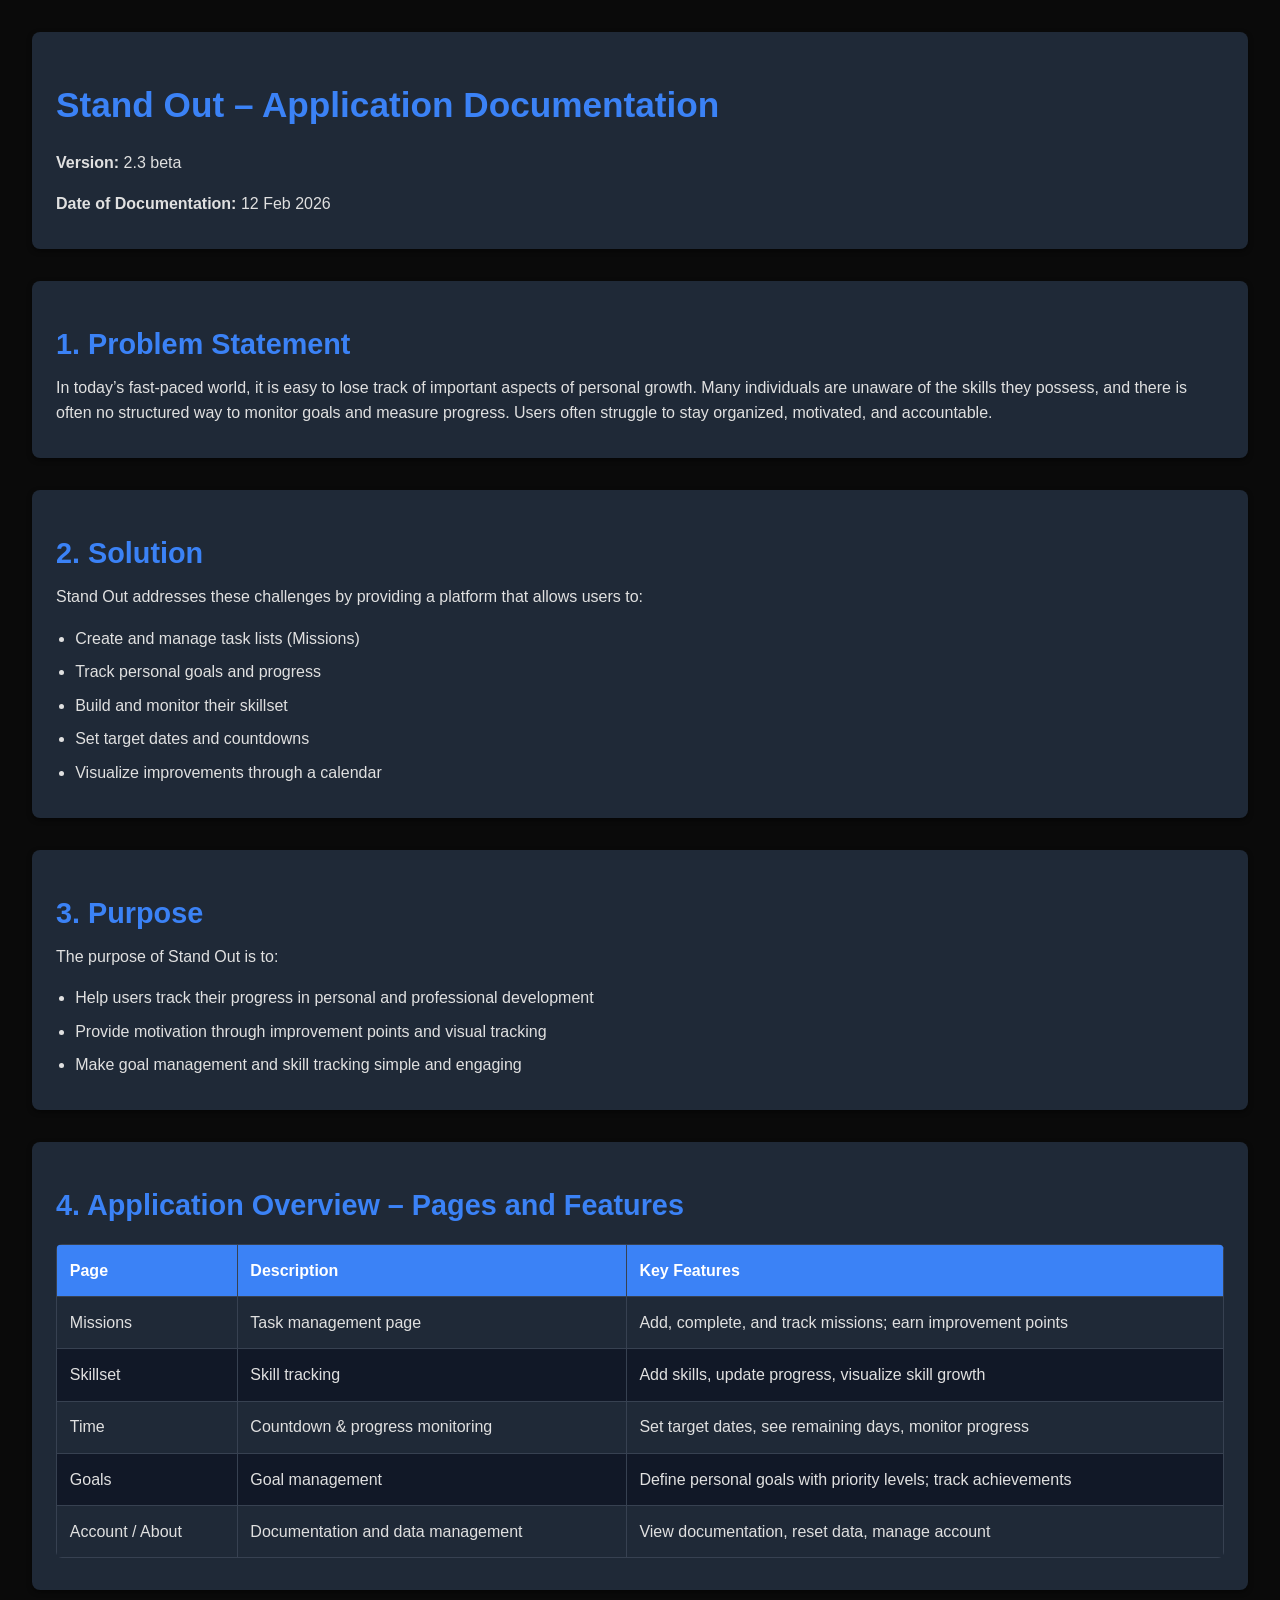
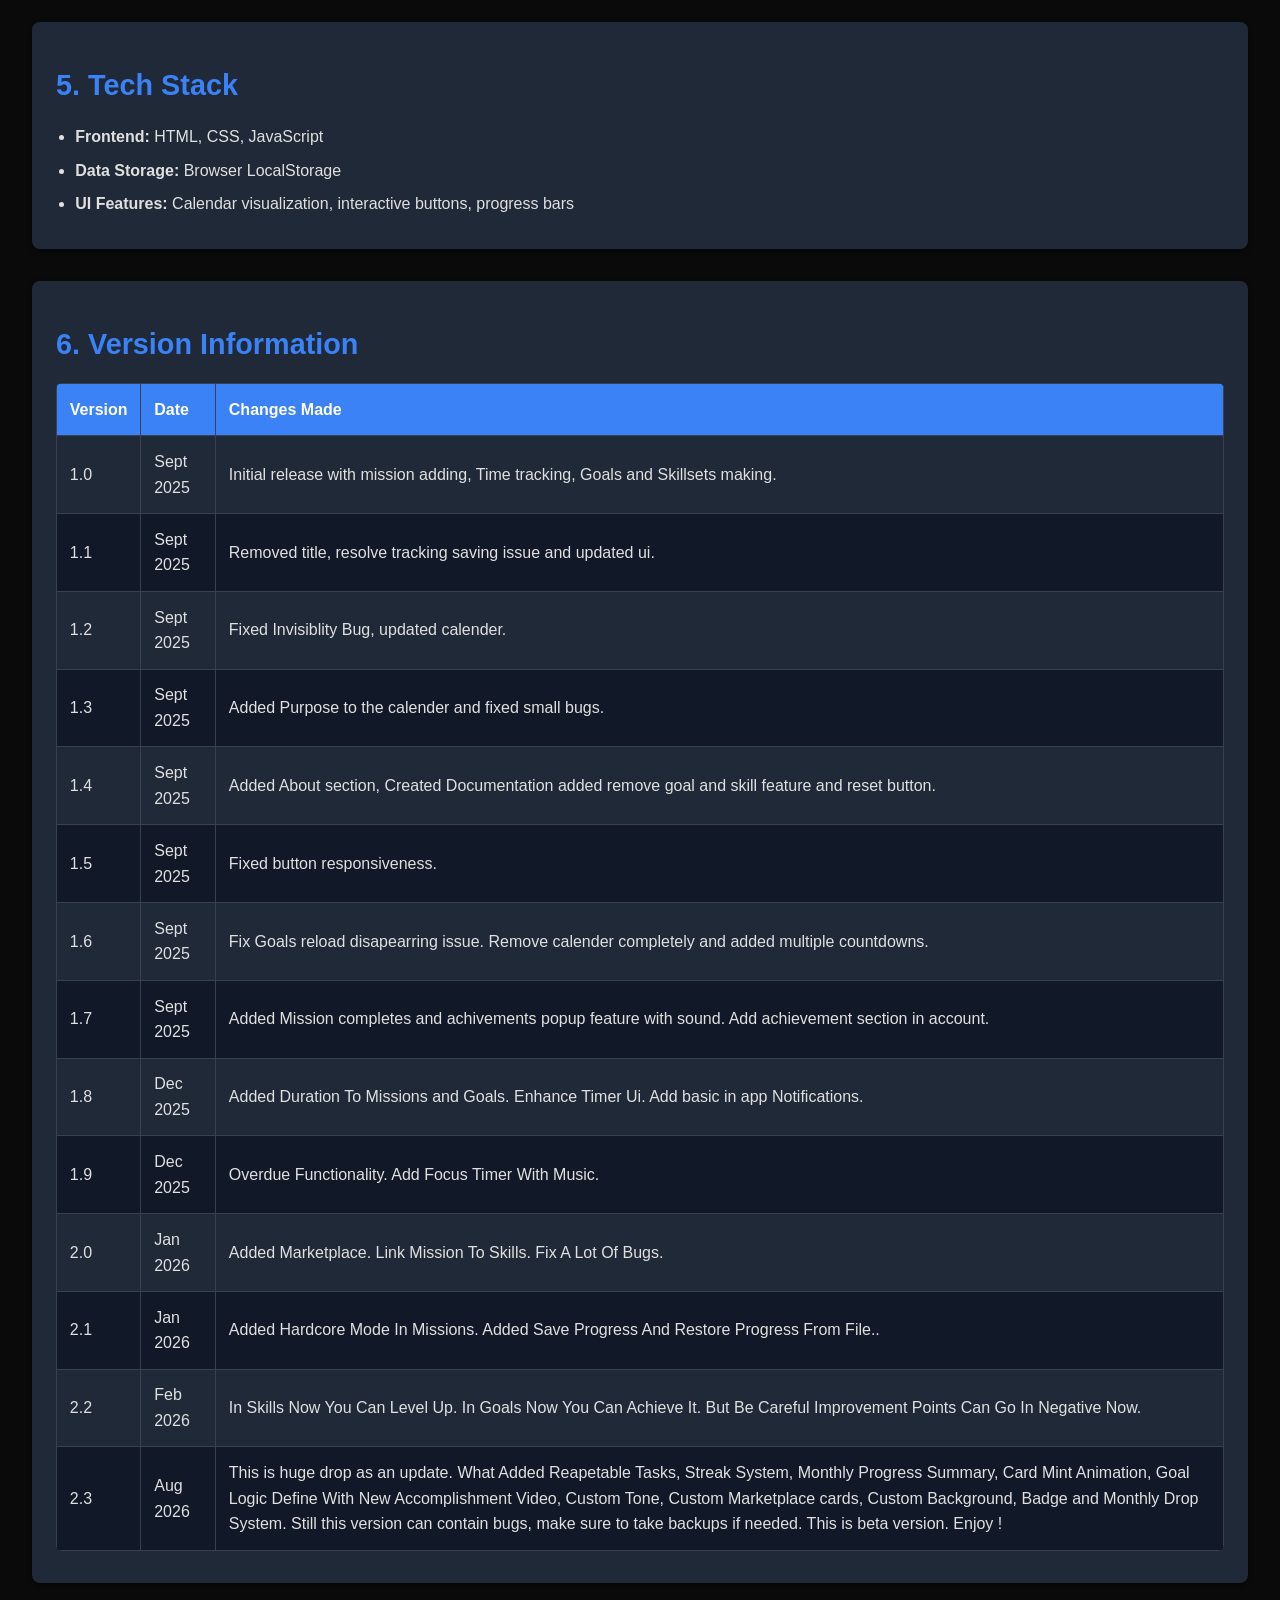
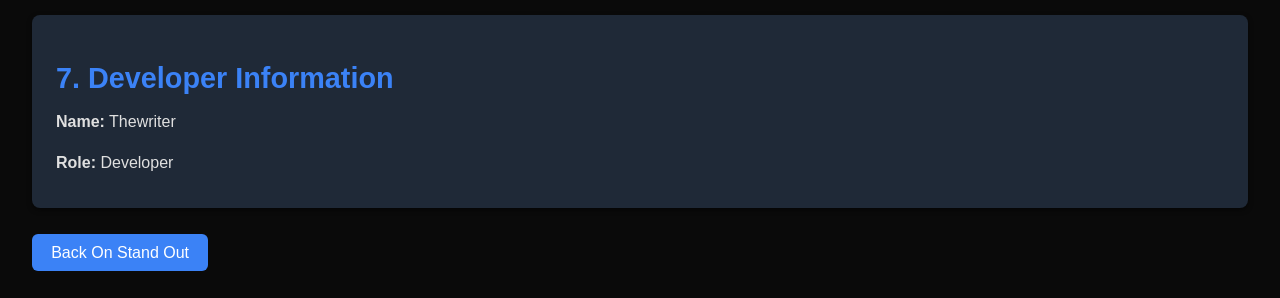
==== documentation.html @ 44dc5752 "Update documentation.html" ====
<!DOCTYPE html>
<html lang="en">
<head>
  <meta charset="UTF-8">
  <meta name="viewport" content="width=device-width, initial-scale=1.0">
  <title>Stand Out Documentation</title>
  <style>
    body {
      font-family: 'Segoe UI', sans-serif;
      background-color: #0a0a0a;
      color: #e0e0e0;
      margin: 0;
      padding: 2rem;
      line-height: 1.6;
    }
    h1, h2, h3, h4, h5, h6 {
      color: #3B82F6;
      margin-bottom: 0.5rem;
    }
    h1 { font-size: 2.2rem; margin-bottom: 1rem; }
    h2 { font-size: 1.8rem; margin-top: 1.5rem; }
    h3 { font-size: 1.4rem; margin-top: 1rem; }
    p { margin: 0.5rem 0 1rem 0; }
    ul {
      padding-left: 1.2rem;
    }
    li {
      margin-bottom: 0.5rem;
    }
    table {
      border-collapse: collapse;
      width: 100%;
      margin: 1rem 0;
      background-color: #1f2937;
      color: #e0e0e0;
      border-radius: 6px;
      overflow: hidden;
    }
    th, td {
      border: 1px solid #374151;
      padding: 0.8rem;
      text-align: left;
    }
    th {
      background-color: #3B82F6;
      color: white;
    }
    tr:nth-child(even) {
      background-color: #111827;
    }
    section {
      margin-bottom: 2rem;
      max-width: 100vw;
      background: #1f2937;
      padding: 1rem 1.5rem;
      border-radius: 8px;
      box-shadow: 0 2px 5px rgba(0,0,0,0.5);
      overflow-x: auto;
    }
    .button {
  margin-left: auto;
  padding: 0.6rem 1.2rem;
  background: #3B82F6;
  border: none;
  border-radius: 6px;
  color: white;
  cursor: pointer;
  text-decoration: none;
  transition: background 0.3s ease, transform 0.2s ease;
}
  </style>
</head>
<body>

  <section>
    <h1>Stand Out – Application Documentation</h1>
    <p><strong>Version:</strong> 2.3 beta</p>
    <p><strong>Date of Documentation:</strong> 12 Feb 2026</p>
  </section>

  <section>
    <h2>1. Problem Statement</h2>
    <p>In today’s fast-paced world, it is easy to lose track of important aspects of personal growth. Many individuals are unaware of the skills they possess, and there is often no structured way to monitor goals and measure progress. Users often struggle to stay organized, motivated, and accountable.</p>
  </section>

  <section>
    <h2>2. Solution</h2>
    <p>Stand Out addresses these challenges by providing a platform that allows users to:</p>
    <ul>
      <li>Create and manage task lists (Missions)</li>
      <li>Track personal goals and progress</li>
      <li>Build and monitor their skillset</li>
      <li>Set target dates and countdowns</li>
      <li>Visualize improvements through a calendar</li>
    </ul>
  </section>

  <section>
    <h2>3. Purpose</h2>
    <p>The purpose of Stand Out is to:</p>
    <ul>
      <li>Help users track their progress in personal and professional development</li>
      <li>Provide motivation through improvement points and visual tracking</li>
      <li>Make goal management and skill tracking simple and engaging</li>
    </ul>
  </section>

  <section>
    <h2>4. Application Overview – Pages and Features</h2>
    <table>
      <thead>
        <tr>
          <th>Page</th>
          <th>Description</th>
          <th>Key Features</th>
        </tr>
      </thead>
      <tbody>
        <tr>
          <td>Missions</td>
          <td>Task management page</td>
          <td>Add, complete, and track missions; earn improvement points</td>
        </tr>
        <tr>
          <td>Skillset</td>
          <td>Skill tracking</td>
          <td>Add skills, update progress, visualize skill growth</td>
        </tr>
        <tr>
          <td>Time</td>
          <td>Countdown & progress monitoring</td>
          <td>Set target dates, see remaining days, monitor progress</td>
        </tr>
        <tr>
          <td>Goals</td>
          <td>Goal management</td>
          <td>Define personal goals with priority levels; track achievements</td>
        </tr>
        <tr>
          <td>Account / About</td>
          <td>Documentation and data management</td>
          <td>View documentation, reset data, manage account</td>
        </tr>
      </tbody>
    </table>
  </section>

  <section>
    <h2>5. Tech Stack</h2>
    <ul>
      <li><strong>Frontend:</strong> HTML, CSS, JavaScript</li>
      <li><strong>Data Storage:</strong> Browser LocalStorage</li>
      <li><strong>UI Features:</strong> Calendar visualization, interactive buttons, progress bars</li>
    </ul>
  </section>

  <section>
    <h2>6. Version Information</h2>
    <table>
      <thead>
        <tr>
          <th>Version</th>
          <th>Date</th>
          <th>Changes Made</th>
        </tr>
      </thead>
      <tbody>
        <tr>
          <td>1.0</td>
          <td>Sept 2025</td>
          <td>Initial release with mission adding, Time tracking, Goals and Skillsets making.</td>
        </tr>
        <tr>
          <td>1.1</td>
          <td>Sept 2025</td>
          <td>Removed title, resolve tracking saving issue and updated ui.</td>
        </tr>
        <tr>
          <td>1.2</td>
          <td>Sept 2025</td>
          <td>Fixed Invisiblity Bug, updated calender.</td>
        </tr>
        <tr>
          <td>1.3</td>
          <td>Sept 2025</td>
          <td>Added Purpose to the calender and fixed small bugs.</td>
        </tr>
        <tr>
          <td>1.4</td>
          <td>Sept 2025</td>
          <td>Added About section, Created Documentation added remove goal and skill feature and reset button.</td>
        </tr>
        <tr>
          <td>1.5</td>
          <td>Sept 2025</td>
          <td>Fixed button responsiveness.</td>
        </tr>
        <tr>
          <td>1.6</td>
          <td>Sept 2025</td>
          <td>Fix Goals reload disapearring issue. Remove calender completely and added multiple countdowns.</td>
        </tr>
        <tr>
          <td>1.7</td>
          <td>Sept 2025</td>
          <td>Added Mission completes and achivements popup feature with sound. Add achievement section in account.</td>
        </tr>
        <tr>
          <td>1.8</td>
          <td>Dec 2025</td>
          <td>Added Duration To Missions and Goals. Enhance Timer Ui. Add basic in app Notifications.</td>
        </tr>
        <tr>
          <td>1.9</td>
          <td>Dec 2025</td>
          <td>Overdue Functionality. Add Focus Timer With Music.</td>
        </tr>
        <tr>
          <td>2.0</td>
          <td>Jan 2026</td>
          <td>Added Marketplace. Link Mission To Skills. Fix A Lot Of Bugs.</td>
        </tr>
        <tr>
          <td>2.1</td>
          <td>Jan 2026</td>
          <td>Added Hardcore Mode In Missions.  Added Save Progress And Restore Progress From File..</td>
        </tr>
         <tr>
          <td>2.2</td>
          <td>Feb 2026</td>
          <td>In Skills Now You Can Level Up. In Goals Now You Can Achieve It. But Be Careful Improvement Points Can Go In Negative Now.</td>
         </tr>
        <tr>
          <td>2.3</td>
          <td>Aug 2026</td>
          <td>This is huge drop as an update. What Added Reapetable Tasks, Streak System, Monthly Progress Summary, Card Mint Animation, Goal Logic Define With New Accomplishment Video, Custom Tone, Custom Marketplace cards, Custom Background, Badge and Monthly Drop System. Still this version can contain bugs, make sure to take backups if needed. This  is beta version. Enjoy !</td>
         </tr>
      </tbody>
    </table>
  </section>

  <section>
    <h2>7. Developer Information</h2>
    <p><strong>Name:</strong> Thewriter</p>
    <p><strong>Role:</strong> Developer</p>
  </section>
  <a class="button" href="index.html">Back On Stand Out</a>
</body>
</html>
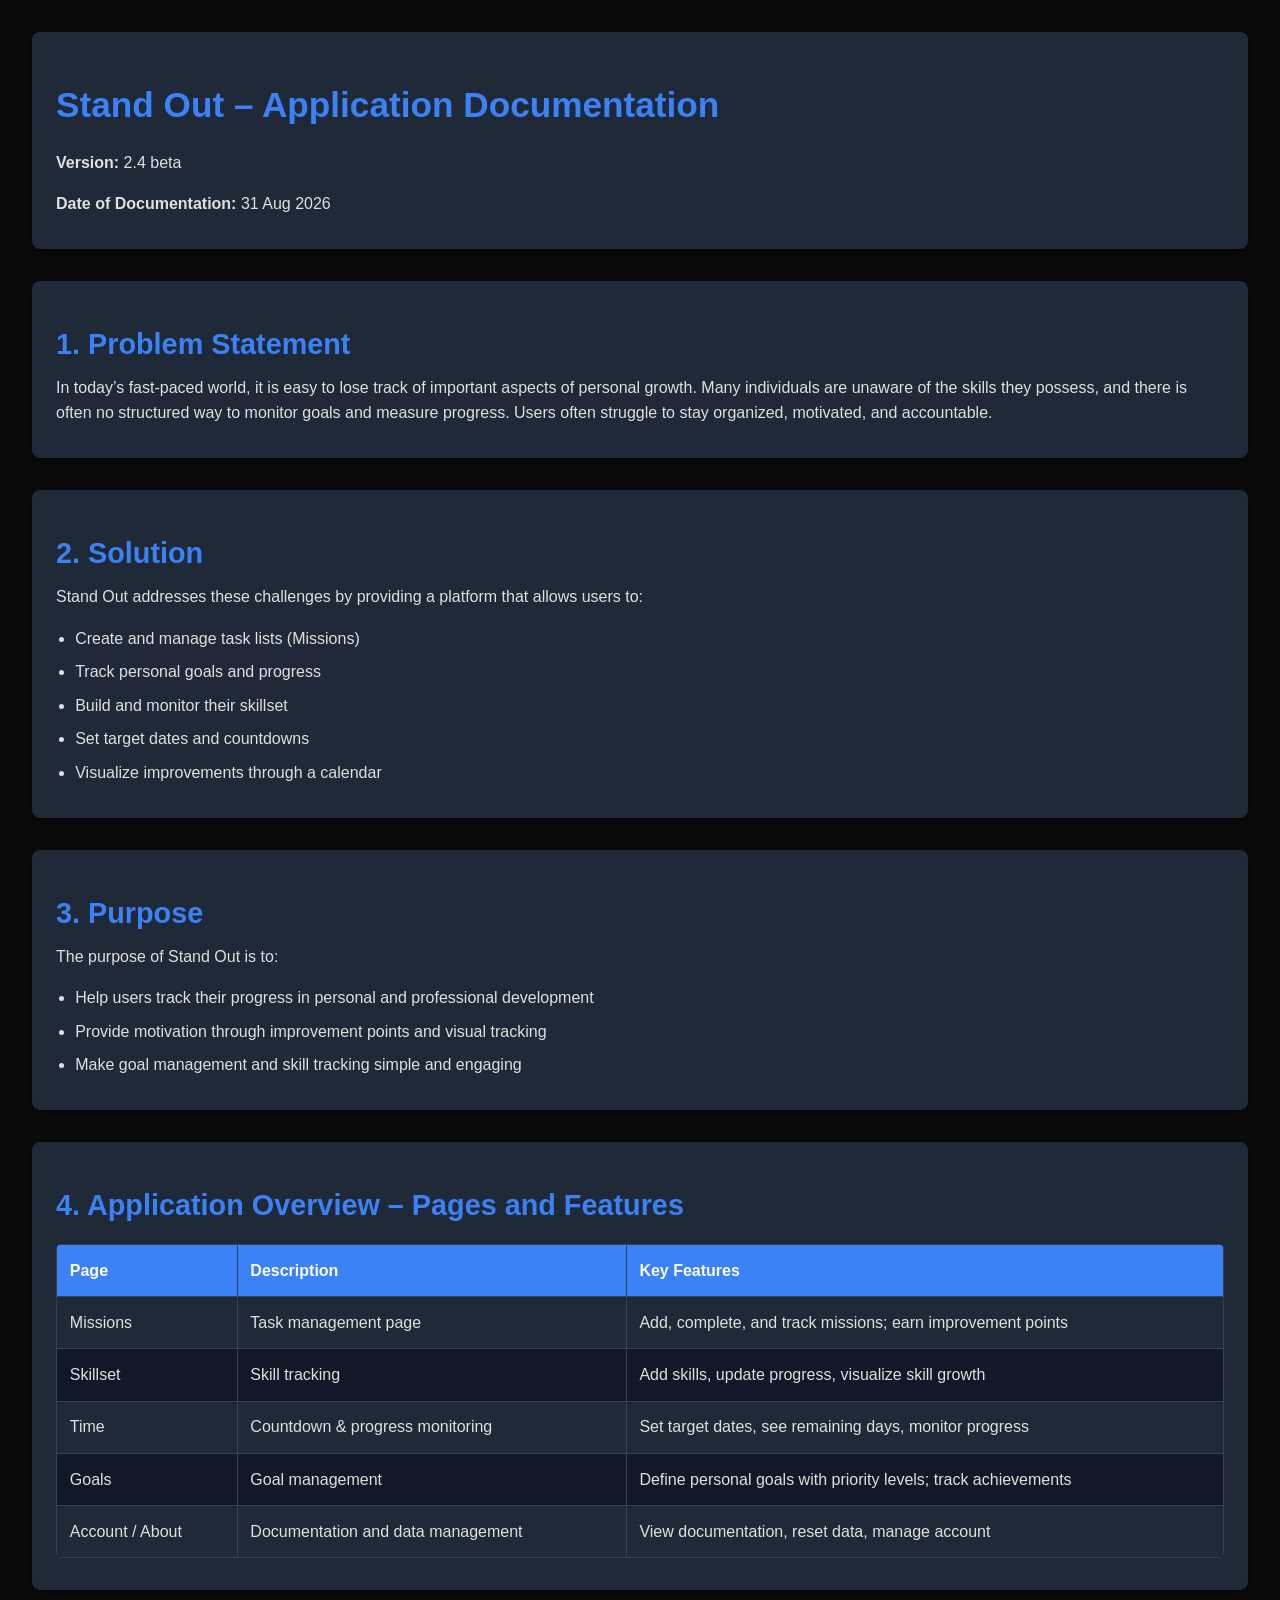
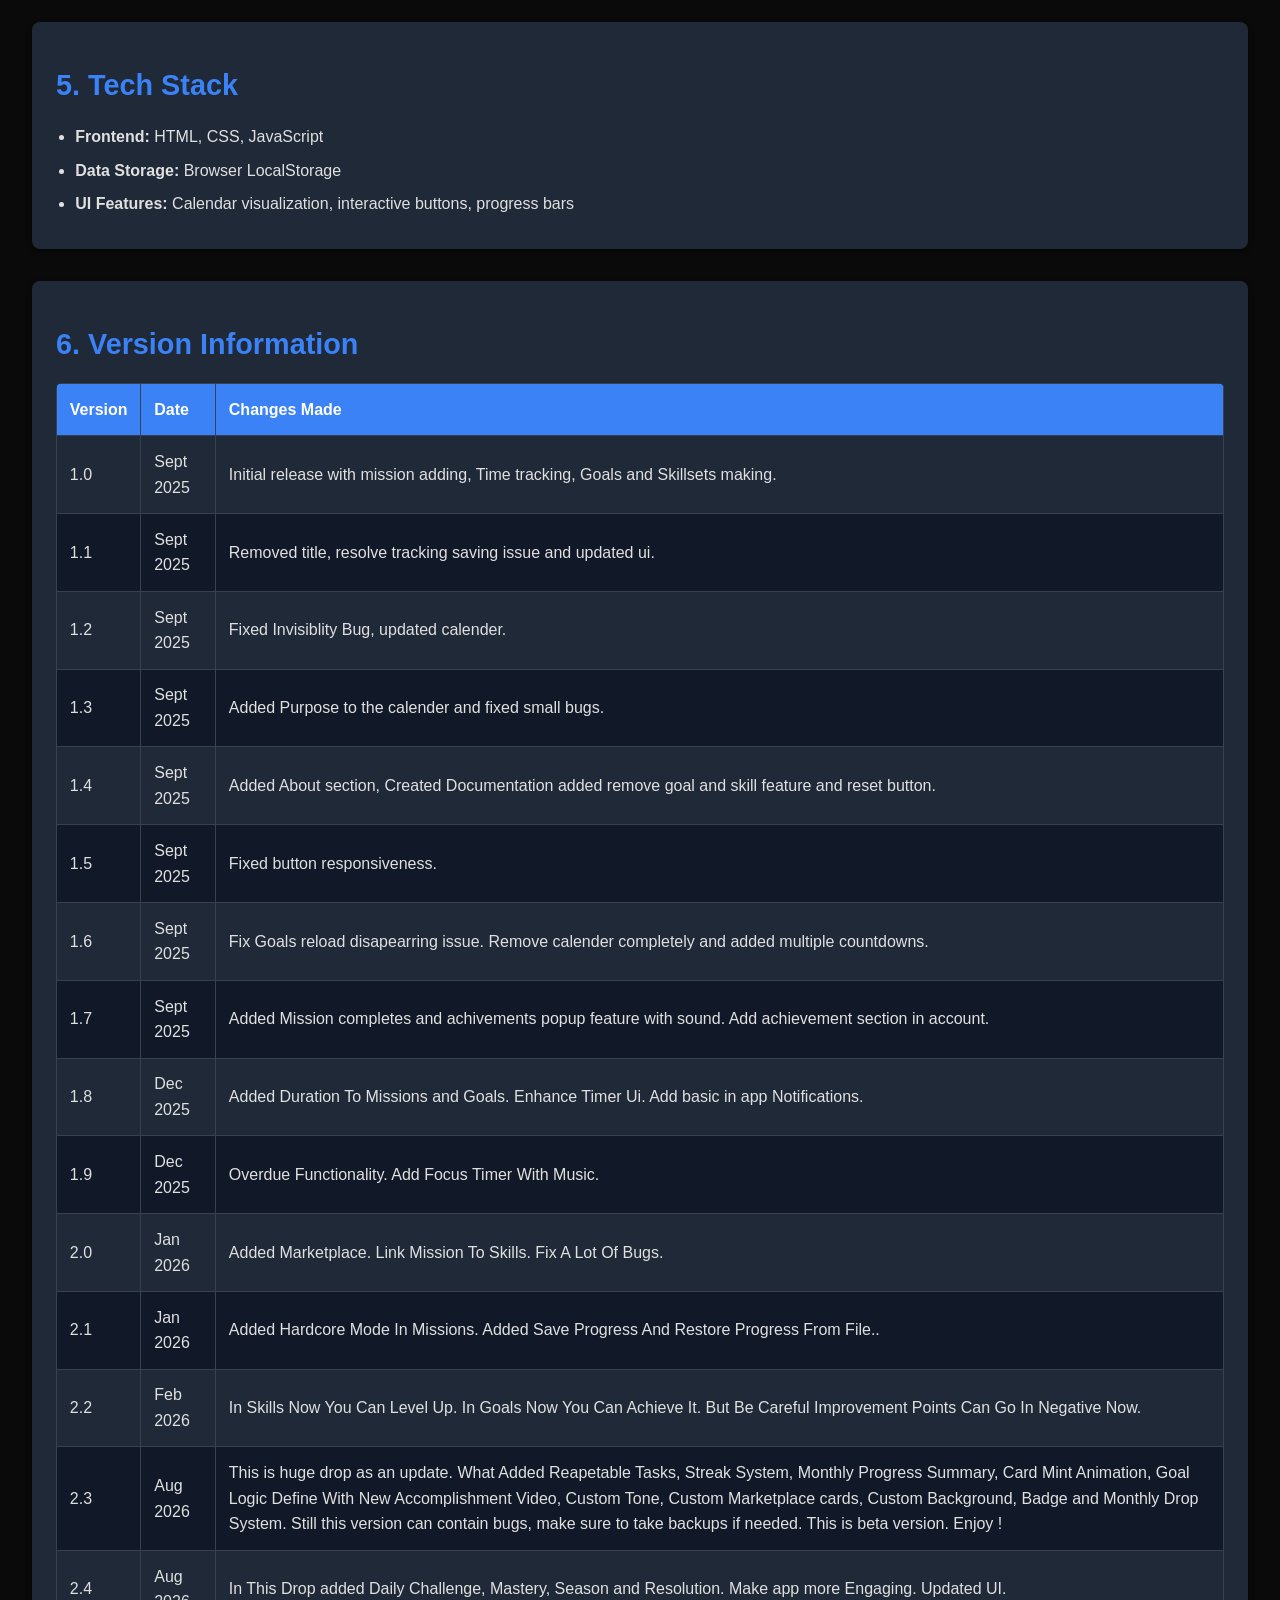
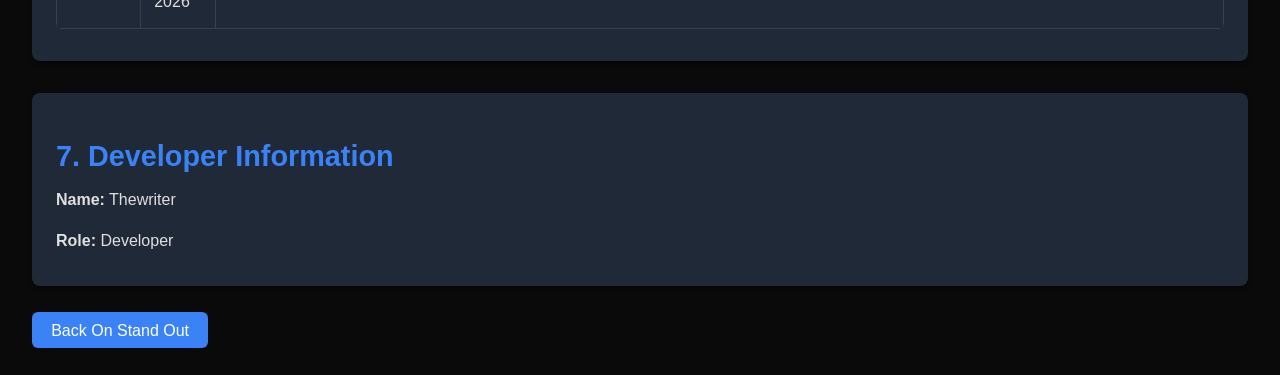
==== commit b8dabb3f: "Update documentation.html" ====
--- a/documentation.html
+++ b/documentation.html
@@ -74,8 +74,8 @@
 
   <section>
     <h1>Stand Out – Application Documentation</h1>
-    <p><strong>Version:</strong> 2.3 beta</p>
-    <p><strong>Date of Documentation:</strong> 12 Feb 2026</p>
+    <p><strong>Version:</strong> 2.4 beta</p>
+    <p><strong>Date of Documentation:</strong> 31 Aug 2026</p>
   </section>
 
   <section>
@@ -235,6 +235,9 @@
           <td>Aug 2026</td>
           <td>This is huge drop as an update. What Added Reapetable Tasks, Streak System, Monthly Progress Summary, Card Mint Animation, Goal Logic Define With New Accomplishment Video, Custom Tone, Custom Marketplace cards, Custom Background, Badge and Monthly Drop System. Still this version can contain bugs, make sure to take backups if needed. This  is beta version. Enjoy !</td>
          </tr>
+        <td>2.4</td>
+          <td>Aug 2026</td>
+          <td>In This Drop added Daily Challenge, Mastery, Season and Resolution. Make app more Engaging. Updated UI.</tr>
       </tbody>
     </table>
   </section>
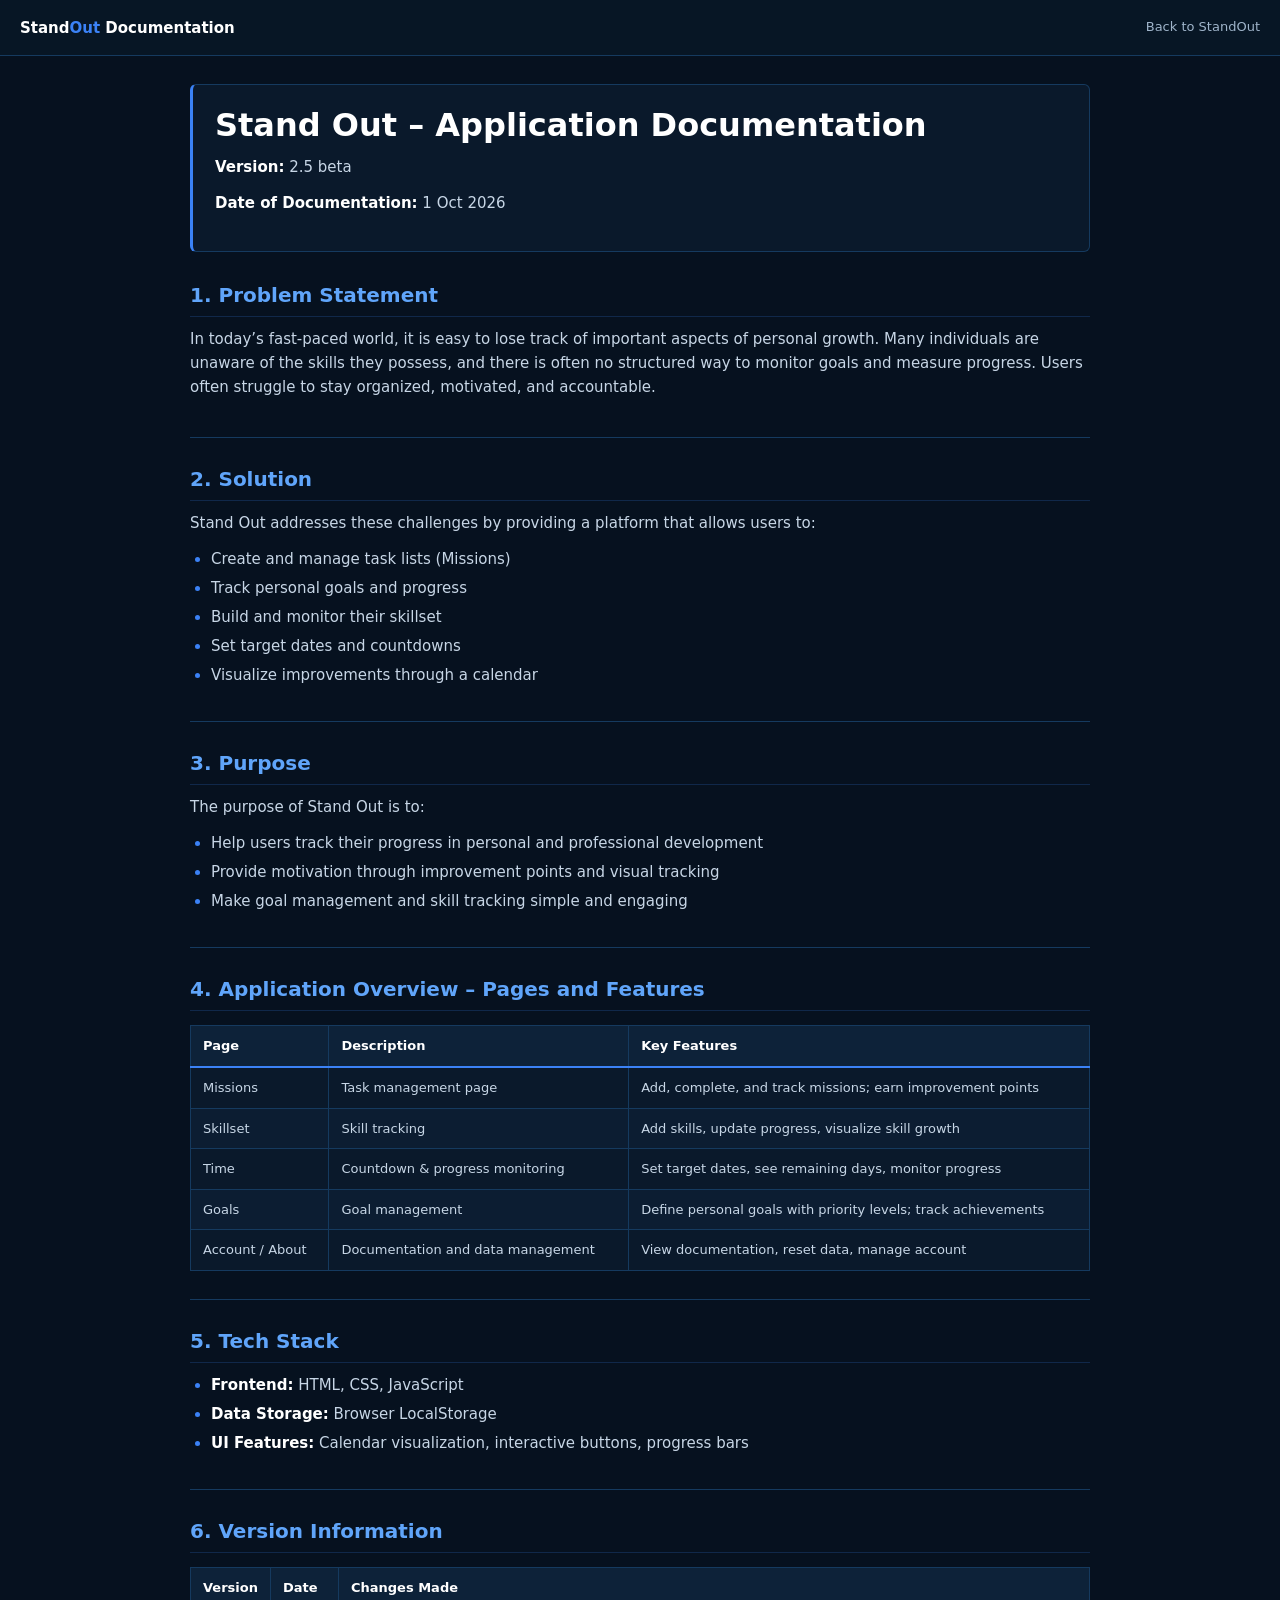
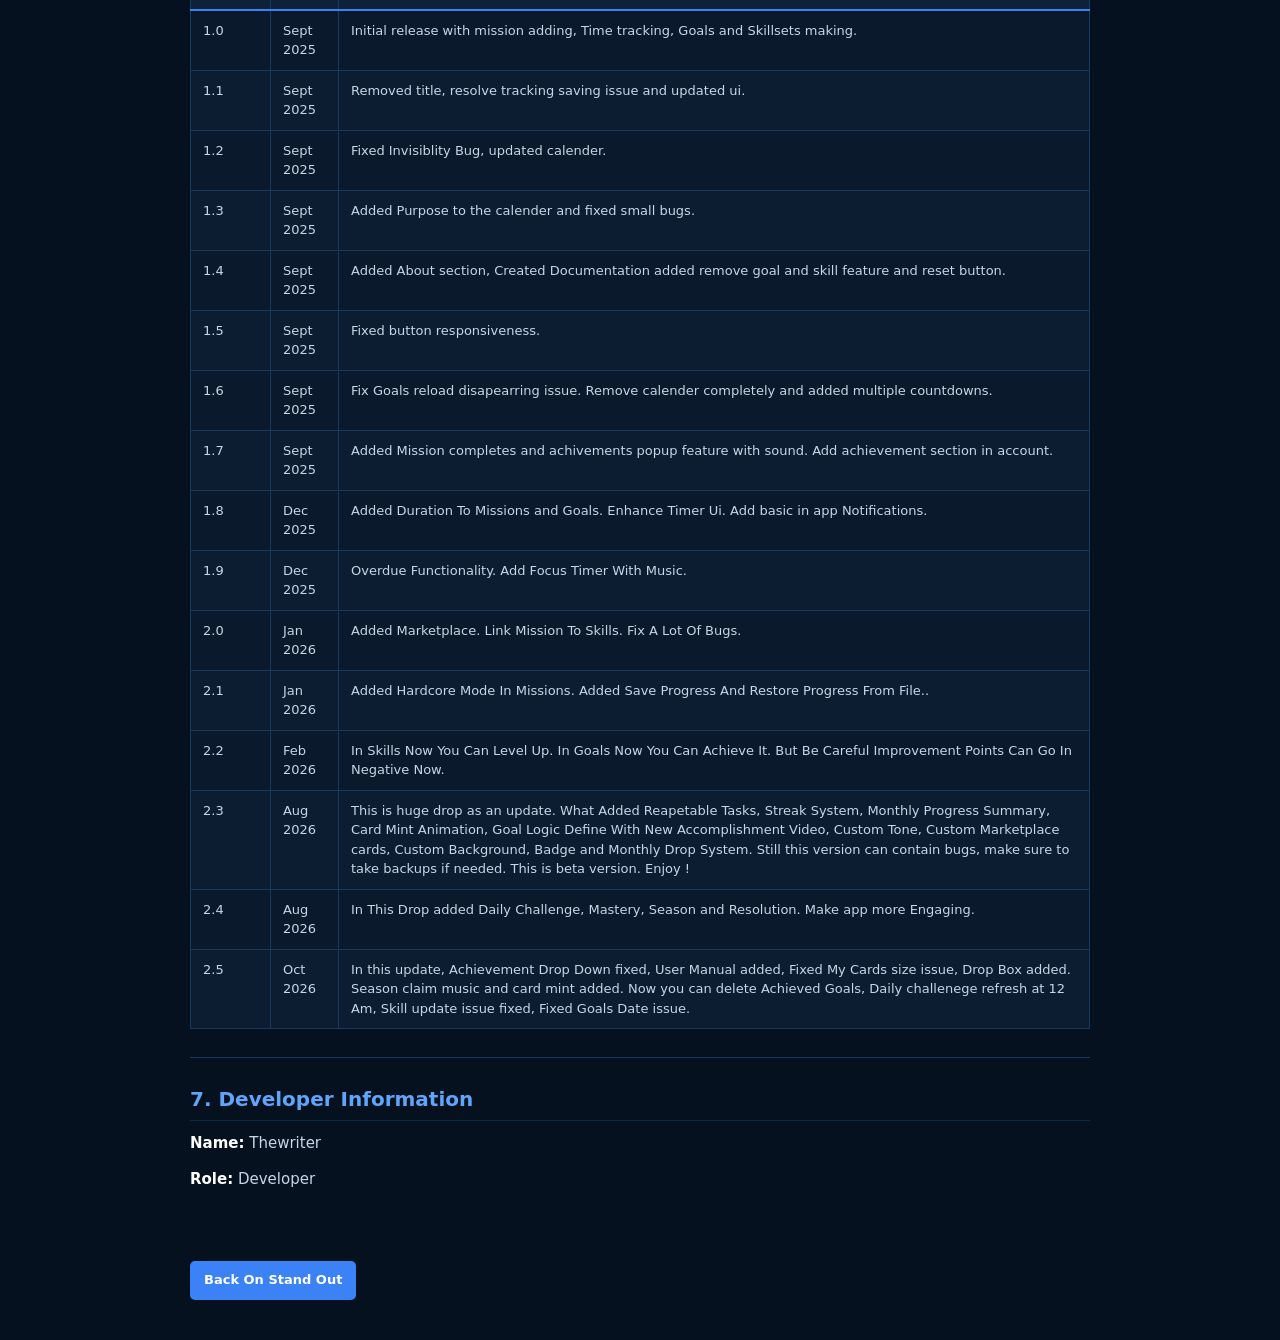
==== commit 2eb50d71: "Add files via upload" ====
--- a/documentation.html
+++ b/documentation.html
@@ -4,78 +4,338 @@
   <meta charset="UTF-8">
   <meta name="viewport" content="width=device-width, initial-scale=1.0">
   <title>Stand Out Documentation</title>
+
   <style>
+    :root {
+      --bg: #06111f;
+      --surface: #0a192b;
+      --surface-2: #0d2239;
+      --border: #153a5f;
+      --border-soft: rgba(59,130,246,.20);
+      --text: #f5f9ff;
+      --muted: #9fb4ca;
+      --accent: #3b82f6;
+      --accent-dark: #2563eb;
+      --accent-soft: rgba(59,130,246,.10);
+      --max-width: 900px;
+    }
+
+    * { box-sizing: border-box; }
+
+    html {
+      background: var(--bg);
+      scroll-behavior: smooth;
+    }
+
     body {
-      font-family: 'Segoe UI', sans-serif;
-      background-color: #0a0a0a;
-      color: #e0e0e0;
       margin: 0;
-      padding: 2rem;
+      padding: 0 0 40px;
+      min-height: 100vh;
+      background: var(--bg);
+      color: var(--text);
+      font-family: "Segoe UI", system-ui, -apple-system, sans-serif;
+      font-size: 15px;
       line-height: 1.6;
     }
+
+    .doc-nav {
+      position: sticky;
+      top: 0;
+      z-index: 100;
+      min-height: 56px;
+      display: flex;
+      align-items: center;
+      justify-content: space-between;
+      padding: 0 20px;
+      background: #071625;
+      border-bottom: 1px solid var(--border);
+    }
+
+    .doc-brand {
+      color: #fff;
+      font-size: 15px;
+      font-weight: 600;
+    }
+
+    .doc-brand span {
+      color: var(--accent);
+    }
+
+    .doc-nav a {
+      color: var(--muted);
+      font-size: 13px;
+      text-decoration: none;
+    }
+
+    .doc-nav a:hover {
+      color: #fff;
+    }
+
+    main {
+      width: min(calc(100% - 32px), var(--max-width));
+      margin: 0 auto;
+      padding-top: 28px;
+    }
+
+    section {
+      margin: 0 0 28px;
+      padding: 0 0 26px;
+      background: transparent;
+      border: 0;
+      border-bottom: 1px solid var(--border);
+      border-radius: 0;
+    }
+
+    section:first-child {
+      padding: 20px 22px 24px;
+      background: var(--surface);
+      border: 1px solid var(--border);
+      border-left: 3px solid var(--accent);
+      border-radius: 6px;
+      margin-bottom: 30px;
+    }
+
+    section:last-of-type {
+      border-bottom: 0;
+    }
+
     h1, h2, h3, h4, h5, h6 {
-      color: #3B82F6;
-      margin-bottom: 0.5rem;
-    }
-    h1 { font-size: 2.2rem; margin-bottom: 1rem; }
-    h2 { font-size: 1.8rem; margin-top: 1.5rem; }
-    h3 { font-size: 1.4rem; margin-top: 1rem; }
-    p { margin: 0.5rem 0 1rem 0; }
+      color: #fff;
+      line-height: 1.3;
+      letter-spacing: 0;
+    }
+
+    h1 {
+      margin: 0 0 8px;
+      font-size: 2rem;
+      font-weight: 650;
+      color: #fff;
+    }
+
+    h2 {
+      margin: 0 0 10px;
+      padding: 0 0 8px;
+      font-size: 1.25rem;
+      font-weight: 600;
+      color: #60a5fa;
+      border-bottom: 1px solid var(--border-soft);
+    }
+
+    h3 { font-size: 1.05rem; }
+
+    p {
+      margin: 6px 0 12px;
+      color: #c7d6e6;
+    }
+
+    strong {
+      color: #fff;
+      font-weight: 600;
+    }
+
     ul {
-      padding-left: 1.2rem;
-    }
+      margin: 8px 0;
+      padding-left: 21px;
+    }
+
     li {
-      margin-bottom: 0.5rem;
-    }
+      margin: 5px 0;
+      color: #c7d6e6;
+    }
+
+    li::marker {
+      color: var(--accent);
+    }
+
     table {
+      width: 100%;
+      margin: 14px 0 2px;
       border-collapse: collapse;
-      width: 100%;
-      margin: 1rem 0;
-      background-color: #1f2937;
-      color: #e0e0e0;
-      border-radius: 6px;
-      overflow: hidden;
-    }
+      background: var(--surface);
+      color: #c7d6e6;
+      border: 1px solid var(--border);
+    }
+
     th, td {
-      border: 1px solid #374151;
-      padding: 0.8rem;
+      padding: 10px 12px;
       text-align: left;
-    }
+      vertical-align: top;
+      border-right: 1px solid var(--border);
+      border-bottom: 1px solid var(--border);
+    }
+
+    th:last-child,
+    td:last-child {
+      border-right: 0;
+    }
+
+    tr:last-child td {
+      border-bottom: 0;
+    }
+
     th {
-      background-color: #3B82F6;
-      color: white;
-    }
-    tr:nth-child(even) {
-      background-color: #111827;
-    }
-    section {
-      margin-bottom: 2rem;
-      max-width: 100vw;
-      background: #1f2937;
-      padding: 1rem 1.5rem;
-      border-radius: 8px;
-      box-shadow: 0 2px 5px rgba(0,0,0,0.5);
-      overflow-x: auto;
-    }
+      background: var(--surface-2);
+      color: #fff;
+      font-size: 13px;
+      font-weight: 600;
+      border-bottom: 2px solid var(--accent);
+    }
+
+    td {
+      font-size: 13px;
+      line-height: 1.5;
+    }
+
+    tr:nth-child(even) td {
+      background: rgba(59,130,246,.035);
+    }
+
     .button {
-  margin-left: auto;
-  padding: 0.6rem 1.2rem;
-  background: #3B82F6;
-  border: none;
-  border-radius: 6px;
-  color: white;
-  cursor: pointer;
-  text-decoration: none;
-  transition: background 0.3s ease, transform 0.2s ease;
-}
+      display: inline-flex;
+      align-items: center;
+      justify-content: center;
+      margin-top: 4px;
+      padding: 9px 14px;
+      background: var(--accent);
+      border: 0;
+      border-radius: 5px;
+      color: #fff;
+      font-size: 13px;
+      font-weight: 600;
+      text-decoration: none;
+      cursor: pointer;
+    }
+
+    .button:hover {
+      background: var(--accent-dark);
+    }
+
+    @media (max-width: 600px) {
+      .doc-nav {
+        padding: 0 14px;
+      }
+
+      main {
+        width: min(calc(100% - 24px), var(--max-width));
+        padding-top: 22px;
+      }
+
+      section {
+        margin-bottom: 24px;
+        padding-bottom: 22px;
+      }
+
+      section:first-child {
+        padding: 18px 16px 20px;
+      }
+
+      h1 {
+        font-size: 1.65rem;
+      }
+
+      h2 {
+        font-size: 1.15rem;
+      }
+
+      table,
+      thead,
+      tbody,
+      tr,
+      th,
+      td {
+        display: block;
+        width: 100%;
+      }
+
+      table {
+        border: 0;
+        background: transparent;
+      }
+
+      thead {
+        position: absolute;
+        width: 1px;
+        height: 1px;
+        overflow: hidden;
+        clip: rect(0, 0, 0, 0);
+      }
+
+      tbody {
+        display: block;
+      }
+
+      tr {
+        margin-bottom: 10px;
+        background: var(--surface);
+        border: 1px solid var(--border);
+      }
+
+      tr:last-child {
+        margin-bottom: 0;
+      }
+
+      td {
+        display: grid;
+        grid-template-columns: 88px minmax(0, 1fr);
+        gap: 10px;
+        padding: 9px 10px;
+        border: 0;
+        border-bottom: 1px solid var(--border);
+        overflow-wrap: anywhere;
+      }
+
+      td:last-child {
+        border-bottom: 0;
+      }
+
+      td:nth-child(1)::before {
+        content: "Page";
+        color: #60a5fa;
+        font-weight: 600;
+      }
+
+      td:nth-child(2)::before {
+        content: "Description";
+        color: #60a5fa;
+        font-weight: 600;
+      }
+
+      td:nth-child(3)::before {
+        content: "Key Features";
+        color: #60a5fa;
+        font-weight: 600;
+      }
+
+      section:nth-of-type(6) td:nth-child(1)::before {
+        content: "Version";
+      }
+
+      section:nth-of-type(6) td:nth-child(2)::before {
+        content: "Date";
+      }
+
+      section:nth-of-type(6) td:nth-child(3)::before {
+        content: "Changes";
+      }
+
+      .button {
+        width: 100%;
+      }
+    }
   </style>
+
 </head>
 <body>
+  <nav class="doc-nav">
+    <div class="doc-brand">Stand<span>Out</span> Documentation</div>
+    <a href="index.html">Back to StandOut</a>
+  </nav>
+  <main>
 
   <section>
     <h1>Stand Out – Application Documentation</h1>
-    <p><strong>Version:</strong> 2.4 beta</p>
-    <p><strong>Date of Documentation:</strong> 31 Aug 2026</p>
+    <p><strong>Version:</strong> 2.5 beta</p>
+    <p><strong>Date of Documentation:</strong> 1 Oct 2026</p>
   </section>
 
   <section>
@@ -235,9 +495,12 @@
           <td>Aug 2026</td>
           <td>This is huge drop as an update. What Added Reapetable Tasks, Streak System, Monthly Progress Summary, Card Mint Animation, Goal Logic Define With New Accomplishment Video, Custom Tone, Custom Marketplace cards, Custom Background, Badge and Monthly Drop System. Still this version can contain bugs, make sure to take backups if needed. This  is beta version. Enjoy !</td>
          </tr>
-        <td>2.4</td>
+         <td>2.4</td>
           <td>Aug 2026</td>
-          <td>In This Drop added Daily Challenge, Mastery, Season and Resolution. Make app more Engaging. Updated UI.</tr>
+          <td>In This Drop added Daily Challenge, Mastery, Season and Resolution. Make app more Engaging.</tr>
+         <td>2.5</td>
+          <td>Oct 2026</td>
+          <td>In this update, Achievement Drop Down fixed, User Manual added, Fixed My Cards size issue, Drop Box added. Season claim music and card mint added. Now you can delete Achieved Goals, Daily challenege refresh at 12 Am, Skill update issue fixed, Fixed Goals Date issue.</tr>
       </tbody>
     </table>
   </section>
@@ -248,5 +511,6 @@
     <p><strong>Role:</strong> Developer</p>
   </section>
   <a class="button" href="index.html">Back On Stand Out</a>
+</main>
 </body>
 </html>
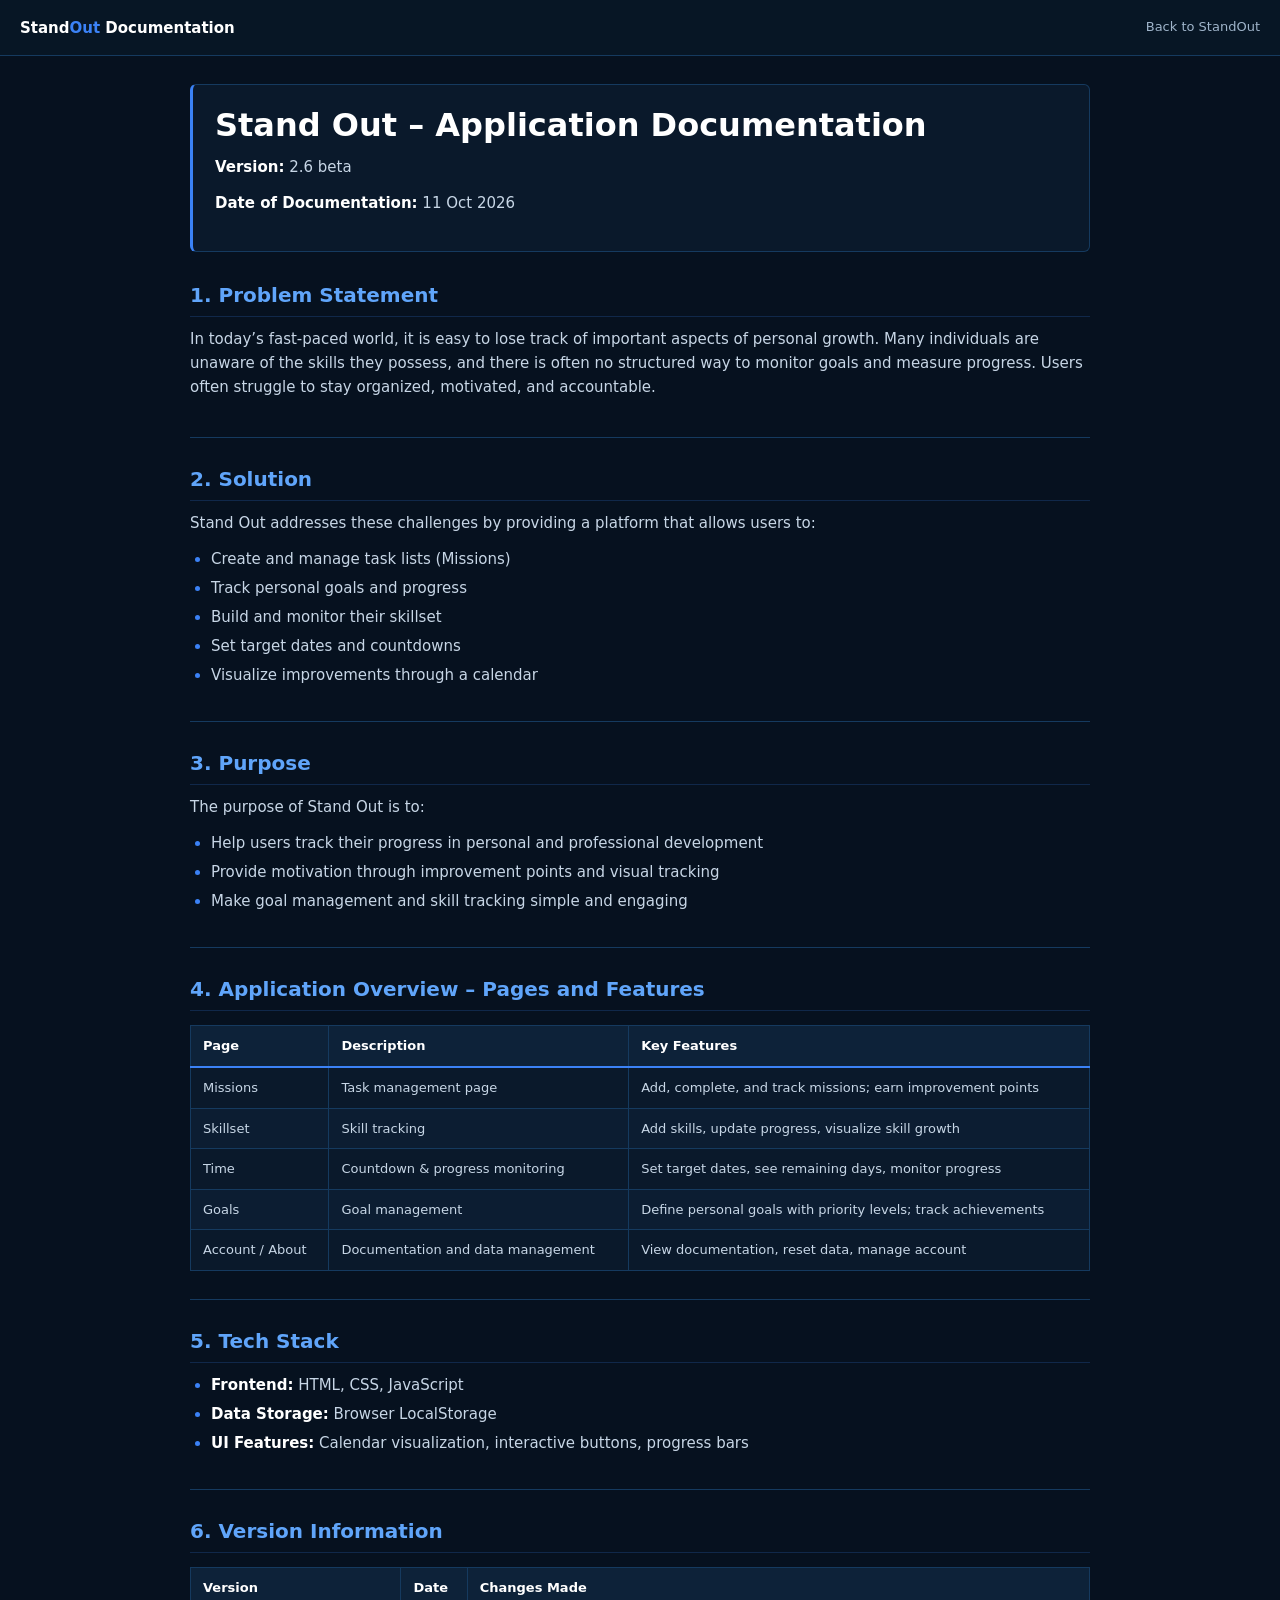
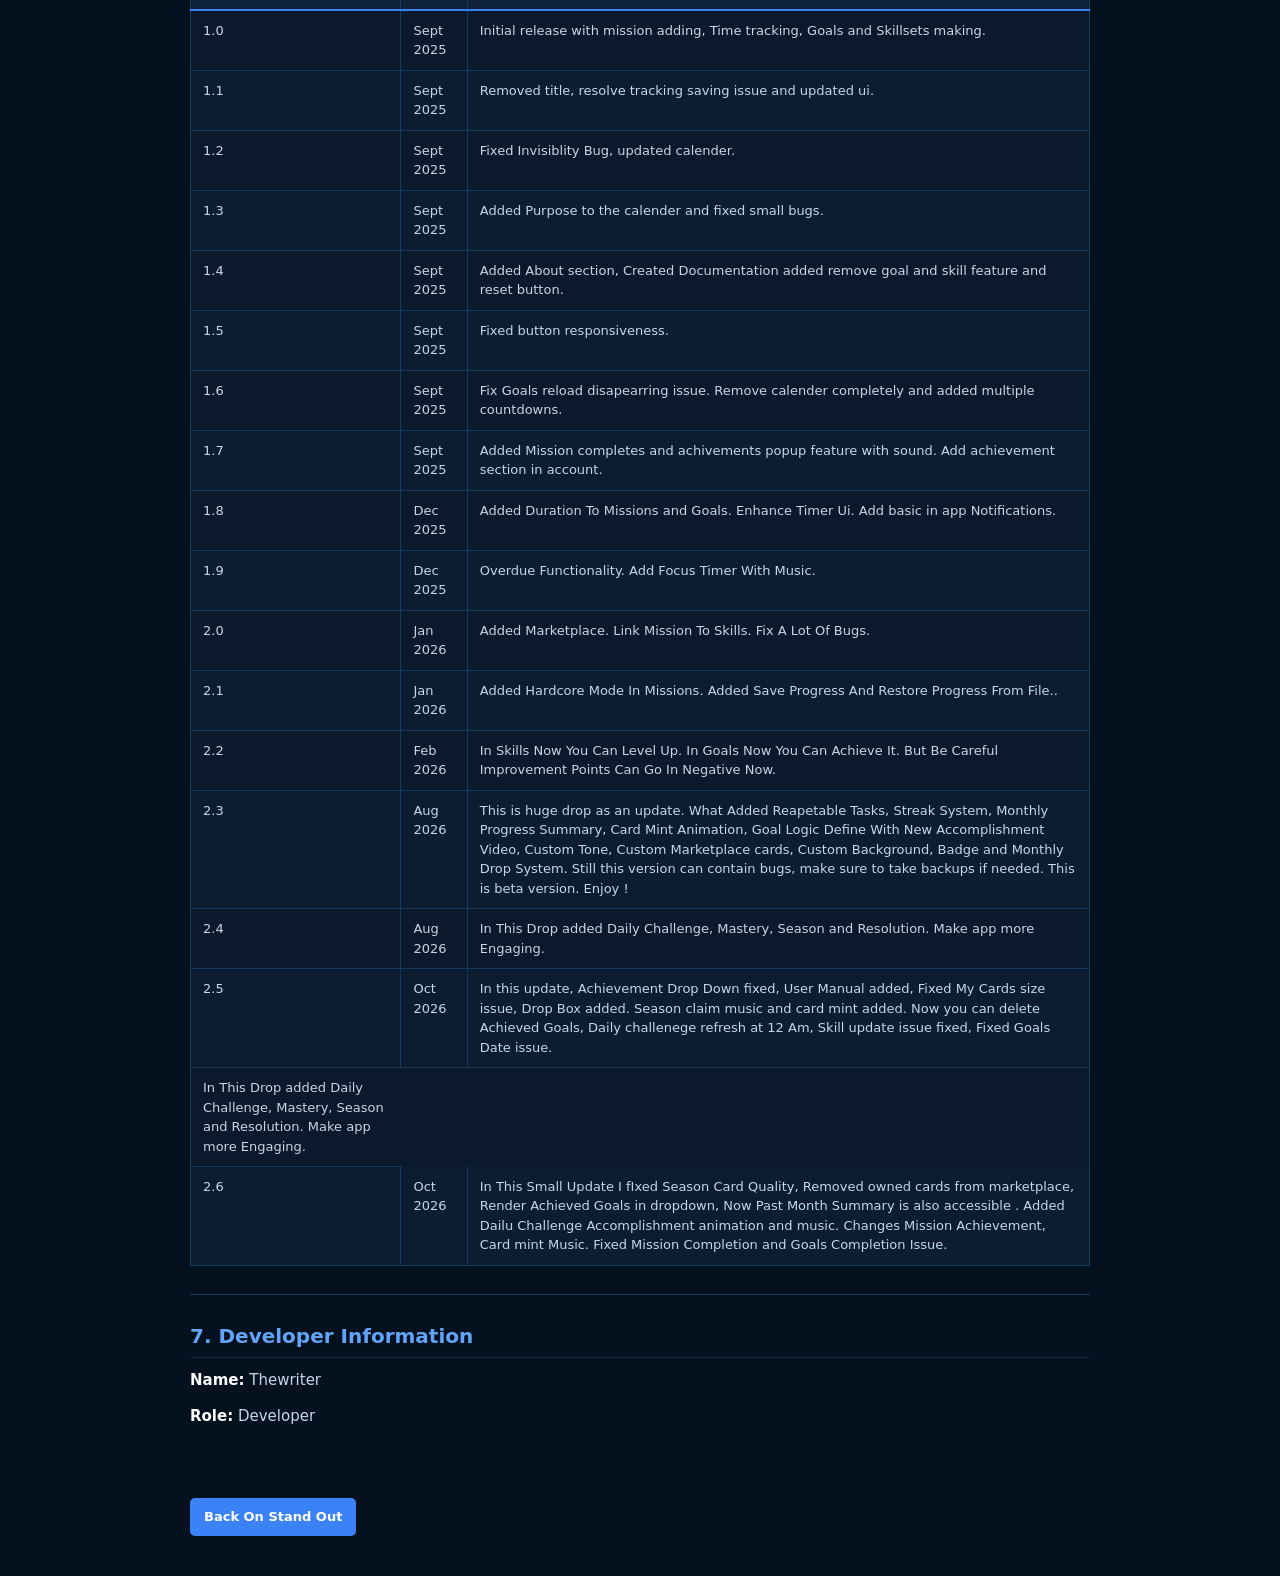
==== commit b2c4d921: "Update documentation.html" ====
--- a/documentation.html
+++ b/documentation.html
@@ -1,5 +1,6 @@
 <!DOCTYPE html>
 <html lang="en">
+
 <head>
   <meta charset="UTF-8">
   <meta name="viewport" content="width=device-width, initial-scale=1.0">
@@ -11,16 +12,18 @@
       --surface: #0a192b;
       --surface-2: #0d2239;
       --border: #153a5f;
-      --border-soft: rgba(59,130,246,.20);
+      --border-soft: rgba(59, 130, 246, .20);
       --text: #f5f9ff;
       --muted: #9fb4ca;
       --accent: #3b82f6;
       --accent-dark: #2563eb;
-      --accent-soft: rgba(59,130,246,.10);
+      --accent-soft: rgba(59, 130, 246, .10);
       --max-width: 900px;
     }
 
-    * { box-sizing: border-box; }
+    * {
+      box-sizing: border-box;
+    }
 
     html {
       background: var(--bg);
@@ -99,7 +102,12 @@
       border-bottom: 0;
     }
 
-    h1, h2, h3, h4, h5, h6 {
+    h1,
+    h2,
+    h3,
+    h4,
+    h5,
+    h6 {
       color: #fff;
       line-height: 1.3;
       letter-spacing: 0;
@@ -121,7 +129,9 @@
       border-bottom: 1px solid var(--border-soft);
     }
 
-    h3 { font-size: 1.05rem; }
+    h3 {
+      font-size: 1.05rem;
+    }
 
     p {
       margin: 6px 0 12px;
@@ -156,7 +166,8 @@
       border: 1px solid var(--border);
     }
 
-    th, td {
+    th,
+    td {
       padding: 10px 12px;
       text-align: left;
       vertical-align: top;
@@ -187,7 +198,7 @@
     }
 
     tr:nth-child(even) td {
-      background: rgba(59,130,246,.035);
+      background: rgba(59, 130, 246, .035);
     }
 
     .button {
@@ -288,35 +299,43 @@
         border-bottom: 0;
       }
 
-      td:nth-child(1)::before {
-        content: "Page";
-        color: #60a5fa;
-        font-weight: 600;
-      }
-
-      td:nth-child(2)::before {
-        content: "Description";
-        color: #60a5fa;
-        font-weight: 600;
-      }
-
-      td:nth-child(3)::before {
-        content: "Key Features";
-        color: #60a5fa;
-        font-weight: 600;
-      }
-
-      section:nth-of-type(6) td:nth-child(1)::before {
-        content: "Version";
-      }
-
-      section:nth-of-type(6) td:nth-child(2)::before {
-        content: "Date";
-      }
-
-      section:nth-of-type(6) td:nth-child(3)::before {
-        content: "Changes";
-      }
+     /* Default: Application Overview table */
+table:not(.version-table) td:nth-child(1)::before {
+    content: "Page";
+    color: #60a5fa;
+    font-weight: 600;
+}
+
+table:not(.version-table) td:nth-child(2)::before {
+    content: "Description";
+    color: #60a5fa;
+    font-weight: 600;
+}
+
+table:not(.version-table) td:nth-child(3)::before {
+    content: "Key Features";
+    color: #60a5fa;
+    font-weight: 600;
+}
+
+/* Version Information table */
+.version-table td:nth-child(1)::before {
+    content: "Version";
+    color: #60a5fa;
+    font-weight: 600;
+}
+
+.version-table td:nth-child(2)::before {
+    content: "Date";
+    color: #60a5fa;
+    font-weight: 600;
+}
+
+.version-table td:nth-child(3)::before {
+    content: "Changes Made";
+    color: #60a5fa;
+    font-weight: 600;
+}
 
       .button {
         width: 100%;
@@ -325,6 +344,7 @@
   </style>
 
 </head>
+
 <body>
   <nav class="doc-nav">
     <div class="doc-brand">Stand<span>Out</span> Documentation</div>
@@ -332,185 +352,199 @@
   </nav>
   <main>
 
-  <section>
-    <h1>Stand Out – Application Documentation</h1>
-    <p><strong>Version:</strong> 2.5 beta</p>
-    <p><strong>Date of Documentation:</strong> 1 Oct 2026</p>
-  </section>
-
-  <section>
-    <h2>1. Problem Statement</h2>
-    <p>In today’s fast-paced world, it is easy to lose track of important aspects of personal growth. Many individuals are unaware of the skills they possess, and there is often no structured way to monitor goals and measure progress. Users often struggle to stay organized, motivated, and accountable.</p>
-  </section>
-
-  <section>
-    <h2>2. Solution</h2>
-    <p>Stand Out addresses these challenges by providing a platform that allows users to:</p>
-    <ul>
-      <li>Create and manage task lists (Missions)</li>
-      <li>Track personal goals and progress</li>
-      <li>Build and monitor their skillset</li>
-      <li>Set target dates and countdowns</li>
-      <li>Visualize improvements through a calendar</li>
-    </ul>
-  </section>
-
-  <section>
-    <h2>3. Purpose</h2>
-    <p>The purpose of Stand Out is to:</p>
-    <ul>
-      <li>Help users track their progress in personal and professional development</li>
-      <li>Provide motivation through improvement points and visual tracking</li>
-      <li>Make goal management and skill tracking simple and engaging</li>
-    </ul>
-  </section>
-
-  <section>
-    <h2>4. Application Overview – Pages and Features</h2>
-    <table>
-      <thead>
-        <tr>
-          <th>Page</th>
-          <th>Description</th>
-          <th>Key Features</th>
-        </tr>
-      </thead>
-      <tbody>
-        <tr>
-          <td>Missions</td>
-          <td>Task management page</td>
-          <td>Add, complete, and track missions; earn improvement points</td>
-        </tr>
-        <tr>
-          <td>Skillset</td>
-          <td>Skill tracking</td>
-          <td>Add skills, update progress, visualize skill growth</td>
-        </tr>
-        <tr>
-          <td>Time</td>
-          <td>Countdown & progress monitoring</td>
-          <td>Set target dates, see remaining days, monitor progress</td>
-        </tr>
-        <tr>
-          <td>Goals</td>
-          <td>Goal management</td>
-          <td>Define personal goals with priority levels; track achievements</td>
-        </tr>
-        <tr>
-          <td>Account / About</td>
-          <td>Documentation and data management</td>
-          <td>View documentation, reset data, manage account</td>
-        </tr>
-      </tbody>
-    </table>
-  </section>
-
-  <section>
-    <h2>5. Tech Stack</h2>
-    <ul>
-      <li><strong>Frontend:</strong> HTML, CSS, JavaScript</li>
-      <li><strong>Data Storage:</strong> Browser LocalStorage</li>
-      <li><strong>UI Features:</strong> Calendar visualization, interactive buttons, progress bars</li>
-    </ul>
-  </section>
-
-  <section>
-    <h2>6. Version Information</h2>
-    <table>
-      <thead>
-        <tr>
-          <th>Version</th>
-          <th>Date</th>
-          <th>Changes Made</th>
-        </tr>
-      </thead>
-      <tbody>
-        <tr>
-          <td>1.0</td>
-          <td>Sept 2025</td>
-          <td>Initial release with mission adding, Time tracking, Goals and Skillsets making.</td>
-        </tr>
-        <tr>
-          <td>1.1</td>
-          <td>Sept 2025</td>
-          <td>Removed title, resolve tracking saving issue and updated ui.</td>
-        </tr>
-        <tr>
-          <td>1.2</td>
-          <td>Sept 2025</td>
-          <td>Fixed Invisiblity Bug, updated calender.</td>
-        </tr>
-        <tr>
-          <td>1.3</td>
-          <td>Sept 2025</td>
-          <td>Added Purpose to the calender and fixed small bugs.</td>
-        </tr>
-        <tr>
-          <td>1.4</td>
-          <td>Sept 2025</td>
-          <td>Added About section, Created Documentation added remove goal and skill feature and reset button.</td>
-        </tr>
-        <tr>
-          <td>1.5</td>
-          <td>Sept 2025</td>
-          <td>Fixed button responsiveness.</td>
-        </tr>
-        <tr>
-          <td>1.6</td>
-          <td>Sept 2025</td>
-          <td>Fix Goals reload disapearring issue. Remove calender completely and added multiple countdowns.</td>
-        </tr>
-        <tr>
-          <td>1.7</td>
-          <td>Sept 2025</td>
-          <td>Added Mission completes and achivements popup feature with sound. Add achievement section in account.</td>
-        </tr>
-        <tr>
-          <td>1.8</td>
-          <td>Dec 2025</td>
-          <td>Added Duration To Missions and Goals. Enhance Timer Ui. Add basic in app Notifications.</td>
-        </tr>
-        <tr>
-          <td>1.9</td>
-          <td>Dec 2025</td>
-          <td>Overdue Functionality. Add Focus Timer With Music.</td>
-        </tr>
-        <tr>
-          <td>2.0</td>
-          <td>Jan 2026</td>
-          <td>Added Marketplace. Link Mission To Skills. Fix A Lot Of Bugs.</td>
-        </tr>
-        <tr>
-          <td>2.1</td>
-          <td>Jan 2026</td>
-          <td>Added Hardcore Mode In Missions.  Added Save Progress And Restore Progress From File..</td>
-        </tr>
-         <tr>
-          <td>2.2</td>
-          <td>Feb 2026</td>
-          <td>In Skills Now You Can Level Up. In Goals Now You Can Achieve It. But Be Careful Improvement Points Can Go In Negative Now.</td>
-         </tr>
-        <tr>
-          <td>2.3</td>
-          <td>Aug 2026</td>
-          <td>This is huge drop as an update. What Added Reapetable Tasks, Streak System, Monthly Progress Summary, Card Mint Animation, Goal Logic Define With New Accomplishment Video, Custom Tone, Custom Marketplace cards, Custom Background, Badge and Monthly Drop System. Still this version can contain bugs, make sure to take backups if needed. This  is beta version. Enjoy !</td>
-         </tr>
-         <td>2.4</td>
+    <section>
+      <h1>Stand Out – Application Documentation</h1>
+      <p><strong>Version:</strong> 2.6 beta</p>
+      <p><strong>Date of Documentation:</strong> 11 Oct 2026</p>
+    </section>
+
+    <section>
+      <h2>1. Problem Statement</h2>
+      <p>In today’s fast-paced world, it is easy to lose track of important aspects of personal growth. Many individuals
+        are unaware of the skills they possess, and there is often no structured way to monitor goals and measure
+        progress. Users often struggle to stay organized, motivated, and accountable.</p>
+    </section>
+
+    <section>
+      <h2>2. Solution</h2>
+      <p>Stand Out addresses these challenges by providing a platform that allows users to:</p>
+      <ul>
+        <li>Create and manage task lists (Missions)</li>
+        <li>Track personal goals and progress</li>
+        <li>Build and monitor their skillset</li>
+        <li>Set target dates and countdowns</li>
+        <li>Visualize improvements through a calendar</li>
+      </ul>
+    </section>
+
+    <section>
+      <h2>3. Purpose</h2>
+      <p>The purpose of Stand Out is to:</p>
+      <ul>
+        <li>Help users track their progress in personal and professional development</li>
+        <li>Provide motivation through improvement points and visual tracking</li>
+        <li>Make goal management and skill tracking simple and engaging</li>
+      </ul>
+    </section>
+
+    <section>
+      <h2>4. Application Overview – Pages and Features</h2>
+      <table>
+        <thead>
+          <tr>
+            <th>Page</th>
+            <th>Description</th>
+            <th>Key Features</th>
+          </tr>
+        </thead>
+        <tbody>
+          <tr>
+            <td>Missions</td>
+            <td>Task management page</td>
+            <td>Add, complete, and track missions; earn improvement points</td>
+          </tr>
+          <tr>
+            <td>Skillset</td>
+            <td>Skill tracking</td>
+            <td>Add skills, update progress, visualize skill growth</td>
+          </tr>
+          <tr>
+            <td>Time</td>
+            <td>Countdown & progress monitoring</td>
+            <td>Set target dates, see remaining days, monitor progress</td>
+          </tr>
+          <tr>
+            <td>Goals</td>
+            <td>Goal management</td>
+            <td>Define personal goals with priority levels; track achievements</td>
+          </tr>
+          <tr>
+            <td>Account / About</td>
+            <td>Documentation and data management</td>
+            <td>View documentation, reset data, manage account</td>
+          </tr>
+        </tbody>
+      </table>
+    </section>
+
+    <section>
+      <h2>5. Tech Stack</h2>
+      <ul>
+        <li><strong>Frontend:</strong> HTML, CSS, JavaScript</li>
+        <li><strong>Data Storage:</strong> Browser LocalStorage</li>
+        <li><strong>UI Features:</strong> Calendar visualization, interactive buttons, progress bars</li>
+      </ul>
+    </section>
+
+    <section>
+      <h2>6. Version Information</h2>
+<table class="version-table">
+        <thead>
+          <tr>
+            <th>Version</th>
+            <th>Date</th>
+            <th>Changes Made</th>
+          </tr>
+        </thead>
+        <tbody>
+          <tr>
+            <td>1.0</td>
+            <td>Sept 2025</td>
+            <td>Initial release with mission adding, Time tracking, Goals and Skillsets making.</td>
+          </tr>
+          <tr>
+            <td>1.1</td>
+            <td>Sept 2025</td>
+            <td>Removed title, resolve tracking saving issue and updated ui.</td>
+          </tr>
+          <tr>
+            <td>1.2</td>
+            <td>Sept 2025</td>
+            <td>Fixed Invisiblity Bug, updated calender.</td>
+          </tr>
+          <tr>
+            <td>1.3</td>
+            <td>Sept 2025</td>
+            <td>Added Purpose to the calender and fixed small bugs.</td>
+          </tr>
+          <tr>
+            <td>1.4</td>
+            <td>Sept 2025</td>
+            <td>Added About section, Created Documentation added remove goal and skill feature and reset button.</td>
+          </tr>
+          <tr>
+            <td>1.5</td>
+            <td>Sept 2025</td>
+            <td>Fixed button responsiveness.</td>
+          </tr>
+          <tr>
+            <td>1.6</td>
+            <td>Sept 2025</td>
+            <td>Fix Goals reload disapearring issue. Remove calender completely and added multiple countdowns.</td>
+          </tr>
+          <tr>
+            <td>1.7</td>
+            <td>Sept 2025</td>
+            <td>Added Mission completes and achivements popup feature with sound. Add achievement section in account.
+            </td>
+          </tr>
+          <tr>
+            <td>1.8</td>
+            <td>Dec 2025</td>
+            <td>Added Duration To Missions and Goals. Enhance Timer Ui. Add basic in app Notifications.</td>
+          </tr>
+          <tr>
+            <td>1.9</td>
+            <td>Dec 2025</td>
+            <td>Overdue Functionality. Add Focus Timer With Music.</td>
+          </tr>
+          <tr>
+            <td>2.0</td>
+            <td>Jan 2026</td>
+            <td>Added Marketplace. Link Mission To Skills. Fix A Lot Of Bugs.</td>
+          </tr>
+          <tr>
+            <td>2.1</td>
+            <td>Jan 2026</td>
+            <td>Added Hardcore Mode In Missions. Added Save Progress And Restore Progress From File..</td>
+          </tr>
+          <tr>
+            <td>2.2</td>
+            <td>Feb 2026</td>
+            <td>In Skills Now You Can Level Up. In Goals Now You Can Achieve It. But Be Careful Improvement Points Can
+              Go In Negative Now.</td>
+          </tr>
+          <tr>
+            <td>2.3</td>
+            <td>Aug 2026</td>
+            <td>This is huge drop as an update. What Added Reapetable Tasks, Streak System, Monthly Progress Summary,
+              Card Mint Animation, Goal Logic Define With New Accomplishment Video, Custom Tone, Custom Marketplace
+              cards, Custom Background, Badge and Monthly Drop System. Still this version can contain bugs, make sure to
+              take backups if needed. This is beta version. Enjoy !</td>
+          </tr>
+          <td>2.4</td>
           <td>Aug 2026</td>
           <td>In This Drop added Daily Challenge, Mastery, Season and Resolution. Make app more Engaging.</tr>
-         <td>2.5</td>
+          <td>2.5</td>
           <td>Oct 2026</td>
-          <td>In this update, Achievement Drop Down fixed, User Manual added, Fixed My Cards size issue, Drop Box added. Season claim music and card mint added. Now you can delete Achieved Goals, Daily challenege refresh at 12 Am, Skill update issue fixed, Fixed Goals Date issue.</tr>
-      </tbody>
-    </table>
-  </section>
-
-  <section>
-    <h2>7. Developer Information</h2>
-    <p><strong>Name:</strong> Thewriter</p>
-    <p><strong>Role:</strong> Developer</p>
-  </section>
-  <a class="button" href="index.html">Back On Stand Out</a>
-</main>
+          <td>In this update, Achievement Drop Down fixed, User Manual added, Fixed My Cards size issue, Drop Box added.
+            Season claim music and card mint added. Now you can delete Achieved Goals, Daily challenege refresh at 12
+            Am, Skill update issue fixed, Fixed Goals Date issue.</tr>
+            <td>In This Drop added Daily Challenge, Mastery, Season and Resolution. Make app more Engaging.</tr>
+         <td>2.6</td>
+          <td>Oct 2026</td>
+          <td>In This Small Update I fIxed Season Card Quality, Removed owned cards from marketplace, Render Achieved Goals in dropdown, Now Past Month Summary is also accessible . Added Dailu Challenge Accomplishment animation and music. Changes Mission Achievement, Card mint Music. Fixed Mission Completion and Goals Completion Issue.</tr>
+        </tbody>
+      </table>
+    </section>
+
+    <section>
+      <h2>7. Developer Information</h2>
+      <p><strong>Name:</strong> Thewriter</p>
+      <p><strong>Role:</strong> Developer</p>
+    </section>
+    <a class="button" href="index.html">Back On Stand Out</a>
+  </main>
 </body>
+
 </html>
